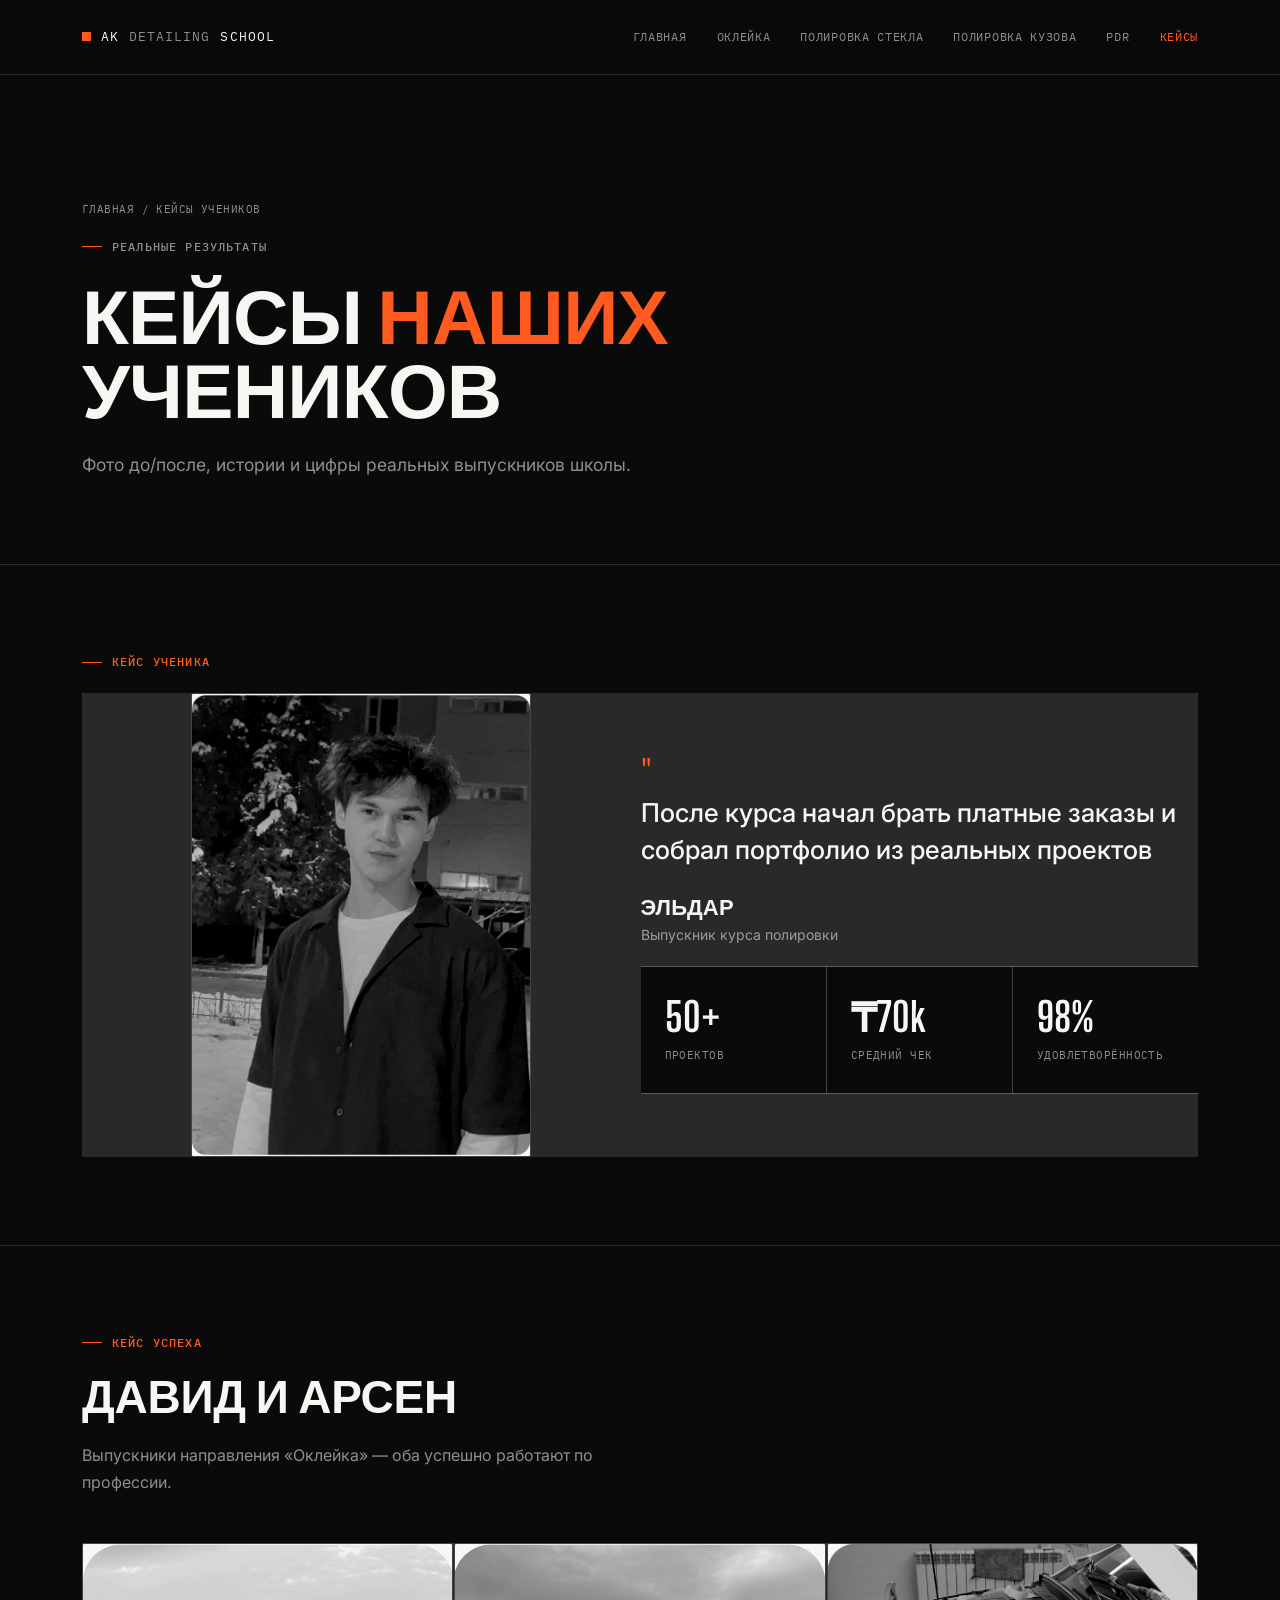
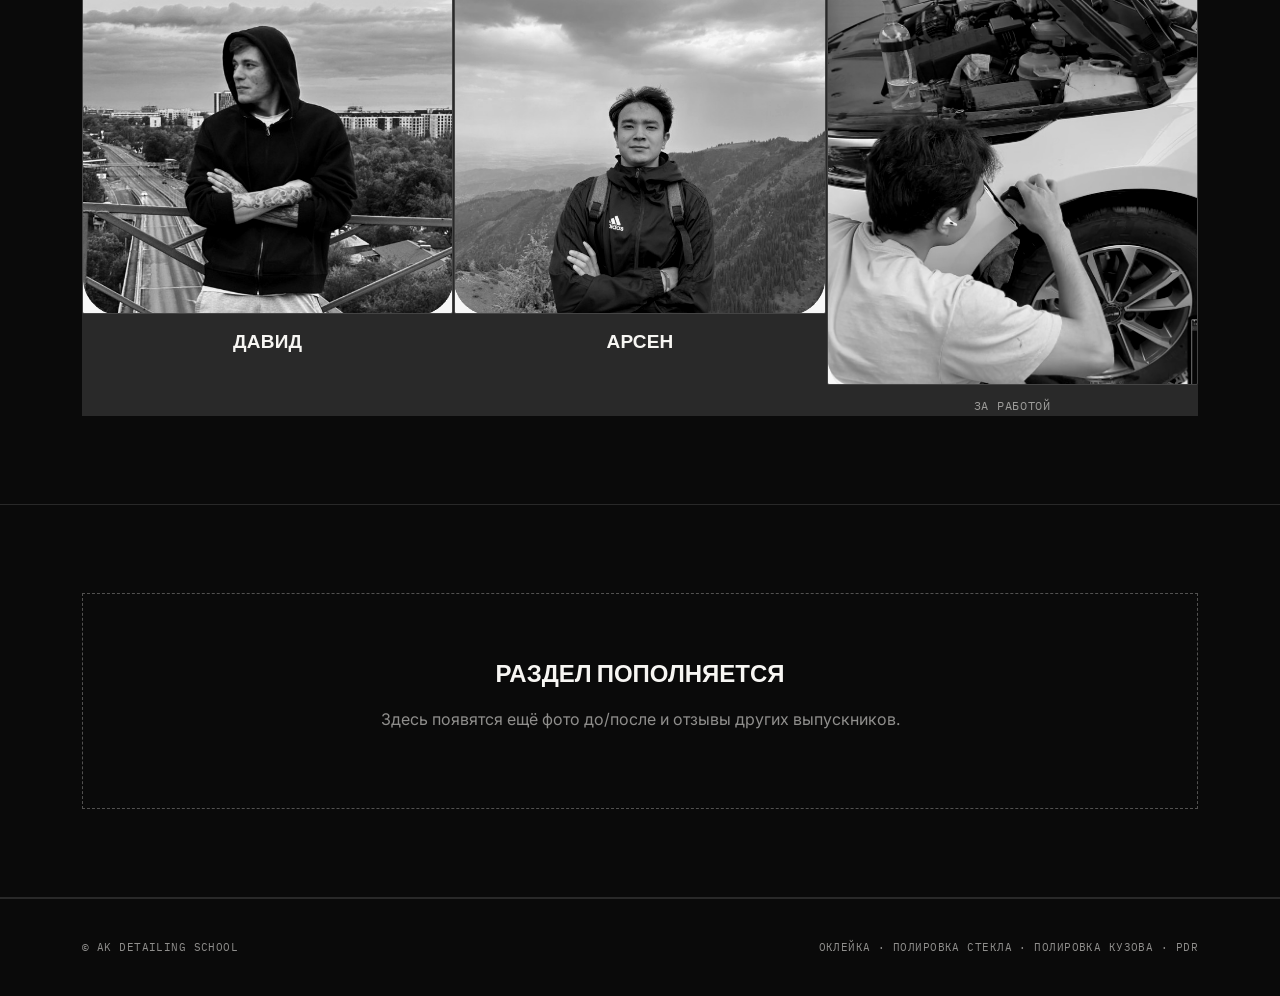
==== cases.html @ 94d70f8c "Add files via upload" ====
<!DOCTYPE html>
<html lang="ru">
<head>
<meta charset="UTF-8">
<meta name="viewport" content="width=device-width, initial-scale=1.0">
<title>Кейсы учеников | AK Detailing School</title>
<link rel="stylesheet" href="style.css">
</head>
<body>

<nav class="topnav">
  <div class="wrap">
    <a href="index.html" class="logo">AK <span>Detailing</span> School</a>
    <div class="navlinks">
      <a href="index.html">Главная</a>
      <a href="oklejka.html">Оклейка</a>
      <a href="polirovka-stekla.html">Полировка стекла</a>
      <a href="polirovka-kuzova.html">Полировка кузова</a>
      <a href="pdr.html">PDR</a>
      <a href="cases.html" class="active">Кейсы</a>
    </div>
  </div>
</nav>

<header class="hero">
  <div class="wrap">
    <div class="crumbs"><a href="index.html">Главная</a> / Кейсы учеников</div>
    <div class="eyebrow" style="margin-top:20px">Реальные результаты</div>
    <h1>Кейсы <em>наших</em> учеников</h1>
    <p class="lead">Фото до/после, истории и цифры реальных выпускников школы.</p>
  </div>
</header>

<section class="section">
  <div class="wrap">
    <div class="section-eyebrow">Кейс ученика</div>
    <div class="grid2" style="align-items:center;">
      <div>
        <img src="eldar.jpg" alt="Эльдар, выпускник курса полировки" style="width:100%; max-width:340px; border-radius:14px; border:1px solid var(--line); object-fit:cover;">
      </div>
      <div>
        <div style="font-size:40px; color:var(--accent); font-family:var(--serif); line-height:1;">"</div>
        <h2 style="margin-top:0; font-family:var(--sans); text-transform:none; font-weight:500; font-size:26px; line-height:1.4; letter-spacing:0;">После курса начал брать платные заказы и собрал портфолио из реальных проектов</h2>
        <div style="font-family:var(--display); font-weight:700; text-transform:uppercase; font-size:22px; margin-top:16px; letter-spacing:0.01em;">Эльдар</div>
        <div style="color:var(--text-dim); font-size:14px; margin-bottom:20px;">Выпускник курса полировки</div>
        <div class="statstrip" style="grid-template-columns: repeat(3,1fr);">
          <div class="stat"><div class="num">50+</div><div class="label">проектов</div></div>
          <div class="stat"><div class="num">₸70k</div><div class="label">средний чек</div></div>
          <div class="stat"><div class="num">98%</div><div class="label">удовлетворённость</div></div>
        </div>
      </div>
    </div>
  </div>
</section>

<section class="section">
  <div class="wrap">
    <div class="section-eyebrow">Кейс успеха</div>
    <h2>Давид и Арсен</h2>
    <p class="sub">Выпускники направления «Оклейка» — оба успешно работают по профессии.</p>
    <div class="grid3">
      <div style="text-align:center;">
        <img src="case1_david.jpg" alt="Давид, выпускник направления Оклейка" style="width:100%; border-radius:14px; border:1px solid var(--line); object-fit:cover; aspect-ratio:1;">
        <div style="margin-top:12px; font-family:var(--display); font-weight:700; text-transform:uppercase; font-size:19px; letter-spacing:0.01em;">Давид</div>
      </div>
      <div style="text-align:center;">
        <img src="case2_arsen.jpg" alt="Арсен, выпускник направления Оклейка" style="width:100%; border-radius:14px; border:1px solid var(--line); object-fit:cover; aspect-ratio:1;">
        <div style="margin-top:12px; font-family:var(--display); font-weight:700; text-transform:uppercase; font-size:19px; letter-spacing:0.01em;">Арсен</div>
      </div>
      <div style="text-align:center;">
        <img src="case3_work.jpg" alt="Арсен за работой над автомобилем" style="width:100%; border-radius:14px; border:1px solid var(--line); object-fit:cover; aspect-ratio:0.84;">
        <div style="margin-top:12px; font-family:var(--mono); font-size:12px; letter-spacing:0.06em; text-transform:uppercase; color:var(--white-dim);">За работой</div>
      </div>
    </div>
  </div>
</section>

<section class="section">
  <div class="wrap">
    <div class="coming-soon">
      <div class="big">Раздел пополняется</div>
      <p>Здесь появятся ещё фото до/после и отзывы других выпускников.</p>
    </div>
  </div>
</section>

<footer>
  <div class="wrap">
    <span>© AK Detailing School</span>
    <span>Оклейка · Полировка стекла · Полировка кузова · PDR</span>
  </div>
</footer>

</body>
</html>
---- style.css ----
@import url('https://fonts.googleapis.com/css2?family=Big+Shoulders+Display:wght@400;600;700;800;900&family=Inter:wght@400;500;600;700&family=IBM+Plex+Mono:wght@400;500&display=swap');

:root {
  --black: #0a0a0a;
  --black-2: #131313;
  --white: #f7f6f3;
  --white-dim: rgba(247,246,243,0.56);
  --line: rgba(247,246,243,0.13);
  --line-strong: rgba(247,246,243,0.30);
  --orange: #ff5a1f;
  --orange-dim: #7a2c0f;
  --display: "Big Shoulders Display", sans-serif;
  --sans: "Inter", -apple-system, "Helvetica Neue", Arial, sans-serif;
  --mono: "IBM Plex Mono", "SF Mono", monospace;
  /* aliases for inline styles from earlier version */
  --accent: var(--orange);
  --accent-dim: var(--orange-dim);
  --text: var(--white);
  --text-dim: var(--white-dim);
  --bg: var(--black);
  --bg-card: var(--black-2);
  --serif: var(--display);
}

* { box-sizing: border-box; }
html { scroll-behavior: smooth; }

body {
  margin: 0;
  background: var(--black);
  color: var(--white);
  font-family: var(--sans);
  font-weight: 400;
  line-height: 1.55;
  -webkit-font-smoothing: antialiased;
  -moz-osx-font-smoothing: grayscale;
}

a { color: inherit; text-decoration: none; }
img { filter: grayscale(1) contrast(1.08) brightness(0.97); border-radius: 2px !important; display: block; }

.wrap { max-width: 1180px; margin: 0 auto; padding: 0 32px; }

/* NAV */
nav.topnav {
  position: sticky;
  top: 0;
  z-index: 50;
  background: rgba(10,10,10,0.92);
  backdrop-filter: blur(10px);
  border-bottom: 1px solid var(--line);
}
nav.topnav .wrap { display: flex; align-items: center; justify-content: space-between; height: 74px; }
.logo { display: flex; align-items: center; gap: 10px; font-family: var(--mono); font-size: 13px; letter-spacing: 0.08em; text-transform: uppercase; }
.logo::before { content: ""; width: 9px; height: 9px; background: var(--orange); flex-shrink: 0; }
.logo span { color: var(--white-dim); }
.navlinks { display: flex; gap: 30px; font-family: var(--mono); font-size: 11.5px; letter-spacing: 0.06em; text-transform: uppercase; color: var(--white-dim); }
.navlinks a { transition: color .15s ease; }
.navlinks a:hover { color: var(--white); }
.navlinks a.active { color: var(--orange); }

/* EYEBROW / KICKER */
.eyebrow, .section-eyebrow {
  display: flex;
  align-items: center;
  gap: 10px;
  font-family: var(--mono);
  font-size: 11.5px;
  letter-spacing: 0.1em;
  text-transform: uppercase;
  color: var(--white-dim);
  margin-bottom: 22px;
  font-weight: 500;
}
.eyebrow::before, .section-eyebrow::before {
  content: "";
  width: 20px;
  height: 1px;
  background: var(--orange);
  flex-shrink: 0;
}
.section-eyebrow { color: var(--orange); }
.section-eyebrow::before { background: var(--orange); }

/* HERO */
.hero { position: relative; padding: 100px 0 84px; border-bottom: 1px solid var(--line); overflow: hidden; }
.hero-index {
  position: absolute;
  top: -40px;
  right: 32px;
  font-family: var(--display);
  font-weight: 800;
  font-size: 260px;
  line-height: 1;
  color: transparent;
  -webkit-text-stroke: 1px var(--line-strong);
  pointer-events: none;
  user-select: none;
  z-index: 0;
}
.hero .wrap { position: relative; z-index: 1; }
.hero h1 {
  font-family: var(--display);
  font-weight: 700;
  text-transform: uppercase;
  font-size: clamp(40px, 6vw, 78px);
  line-height: 0.96;
  letter-spacing: -0.01em;
  margin: 0 0 26px;
  max-width: 920px;
}
.hero h1 em { color: var(--orange); font-style: normal; }
.hero p.lead {
  font-size: 17.5px;
  font-weight: 400;
  color: var(--white-dim);
  max-width: 580px;
  margin: 0;
  line-height: 1.65;
}

/* SECTION */
.section { padding: 88px 0; border-bottom: 1px solid var(--line); }
.section h2 {
  font-family: var(--display);
  font-weight: 700;
  text-transform: uppercase;
  font-size: clamp(28px, 3.6vw, 46px);
  line-height: 1.02;
  letter-spacing: -0.005em;
  margin: 0 0 22px;
  max-width: 780px;
}
.section p.sub {
  color: var(--white-dim);
  font-size: 16px;
  line-height: 1.65;
  max-width: 600px;
  margin: 0 0 48px;
}

/* GRID */
.grid3 { display: grid; grid-template-columns: repeat(3, 1fr); gap: 1px; background: var(--line); }
.grid2 { display: grid; grid-template-columns: repeat(2, 1fr); gap: 1px; background: var(--line); }
@media (max-width: 860px) { .grid3, .grid2 { grid-template-columns: 1fr; } }

.card { background: var(--black); padding: 32px 28px; }
.card h3 { font-family: var(--sans); font-weight: 600; font-size: 16px; margin: 0 0 12px; letter-spacing: -0.003em; }
.card p { color: var(--white-dim); font-size: 14px; line-height: 1.65; margin: 0; }
.card ul { margin: 12px 0 0; padding-left: 16px; color: var(--white-dim); font-size: 13.5px; line-height: 1.65; }
.card ul li { margin-bottom: 7px; }

.direction-card {
  background: var(--black);
  padding: 36px 32px;
  transition: background .2s ease;
  display: flex;
  flex-direction: column;
  height: 100%;
  position: relative;
}
.direction-card:hover { background: var(--black-2); }
.direction-card .num { font-family: var(--mono); color: var(--orange); font-size: 12px; letter-spacing: 0.08em; margin-bottom: 18px; }
.direction-card h3 { font-family: var(--display); font-weight: 700; text-transform: uppercase; font-size: 26px; line-height: 1.05; margin: 0 0 14px; }
.direction-card p { color: var(--white-dim); font-size: 14px; line-height: 1.65; flex-grow: 1; }
.direction-card .price { font-size: 13px; color: var(--white-dim); border-top: 1px solid var(--line); padding-top: 18px; margin-top: 18px; font-family: var(--mono); }
.direction-card .price b { color: var(--white); font-weight: 500; font-family: var(--sans); font-size: 14.5px; }
.direction-card .go { margin-top: 18px; color: var(--white-dim); font-size: 12px; font-family: var(--mono); text-transform: uppercase; letter-spacing: 0.06em; transition: color .15s ease; }
.direction-card:hover .go { color: var(--orange); }

/* STAT STRIP */
.statstrip { display: grid; grid-template-columns: repeat(4, 1fr); gap: 1px; background: var(--line); border-top: 1px solid var(--line); border-bottom: 1px solid var(--line); }
@media (max-width: 760px) { .statstrip { grid-template-columns: repeat(2, 1fr) !important; } }
.stat { background: var(--black); padding: 30px 24px; }
.stat .num { font-family: var(--display); font-weight: 700; font-size: 40px; line-height: 1; color: var(--white); }
.stat .label { font-family: var(--mono); font-size: 11px; text-transform: uppercase; letter-spacing: 0.04em; color: var(--white-dim); margin-top: 10px; line-height: 1.5; }

/* VIDEO */
.video-frame { position: relative; overflow: hidden; border: 1px solid var(--line); aspect-ratio: 16/9; background: #000; border-radius: 2px; }
.video-frame iframe { width: 100%; height: 100%; border: 0; display: block; filter: none; }

/* TIMELINE */
.timeline { display: flex; flex-direction: column; }
.tl-row { display: grid; grid-template-columns: 120px 1fr 190px; gap: 28px; padding: 26px 0; border-top: 1px solid var(--line); align-items: baseline; }
.tl-row:last-child { border-bottom: 1px solid var(--line); }
@media (max-width: 760px) { .tl-row { grid-template-columns: 1fr; gap: 8px; } }
.tl-period { font-family: var(--mono); font-size: 11.5px; text-transform: uppercase; letter-spacing: 0.05em; color: var(--orange); }
.tl-title { font-family: var(--display); font-weight: 700; text-transform: uppercase; font-size: 20px; letter-spacing: 0.01em; }
.tl-body { font-size: 13px; color: var(--white-dim); line-height: 1.6; }
.tl-income { font-family: var(--mono); font-size: 13px; text-align: right; color: var(--white); }
.tl-income small { display: block; color: var(--white-dim); font-size: 11px; margin-top: 3px; }
@media (max-width: 760px) { .tl-income { text-align: left; } }

/* PRICE CARD */
.pricecard { background: var(--black-2); border: 1px solid var(--line); padding: 36px 32px; }
.pricecard .amount { font-family: var(--display); font-weight: 700; font-size: 42px; color: var(--orange); margin: 18px 0 4px; line-height: 1; }
.pricecard .amount small { font-size: 13px; color: var(--white-dim); font-family: var(--mono); text-transform: none; }
.pricecard ul { list-style: none; padding: 0; margin: 22px 0 0; }
.pricecard ul li { padding: 11px 0; border-top: 1px solid var(--line); font-size: 13.5px; color: var(--white-dim); }

/* TAGS */
.tagcloud { display: flex; flex-wrap: wrap; gap: 1px; background: var(--line); border: 1px solid var(--line); }
.tag { background: var(--black); padding: 9px 16px; font-family: var(--mono); font-size: 12px; color: var(--white-dim); }

/* CASES PLACEHOLDER */
.coming-soon { border: 1px dashed var(--line-strong); padding: 60px 32px; text-align: center; color: var(--white-dim); }
.coming-soon .big { font-family: var(--display); font-weight: 700; text-transform: uppercase; font-size: 24px; color: var(--white); margin-bottom: 10px; }

/* FOOTER */
footer { padding: 40px 0; border-top: 1px solid var(--line); }
footer .wrap { display: flex; justify-content: space-between; color: var(--white-dim); font-size: 11px; flex-wrap: wrap; gap: 10px; font-family: var(--mono); text-transform: uppercase; letter-spacing: 0.04em; }

.crumbs { font-family: var(--mono); font-size: 11px; text-transform: uppercase; letter-spacing: 0.04em; color: var(--white-dim); padding: 26px 0 0; position: relative; z-index: 1; }
.crumbs a:hover { color: var(--orange); }

/* Center images that carry an inline max-width (portrait photos) */
img[style*="max-width"] { margin-left: auto; margin-right: auto; }

/* ============ MOBILE ============ */
@media (max-width: 760px) {
  .wrap { padding: 0 20px; }

  nav.topnav .wrap { height: 60px; }
  .logo { font-size: 11px; gap: 8px; }
  .logo::before { width: 7px; height: 7px; }
  .navlinks {
    gap: 18px;
    font-size: 10.5px;
    overflow-x: auto;
    -webkit-overflow-scrolling: touch;
    scrollbar-width: none;
    max-width: 58vw;
    padding: 2px 0;
  }
  .navlinks::-webkit-scrollbar { display: none; }

  .hero { padding: 52px 0 44px; }
  .hero h1 { font-size: clamp(32px, 9vw, 44px); line-height: 1.02; }
  .hero p.lead { font-size: 16px; }
  .hero-index {
    font-size: 130px;
    top: -6px;
    right: 8px;
    opacity: 0.55;
  }

  .section { padding: 52px 0; }
  .section h2 { font-size: clamp(24px, 7.5vw, 32px); }
  .section p.sub { font-size: 15px; margin-bottom: 32px; }

  .card, .direction-card, .pricecard { padding: 24px 20px; }
  .direction-card h3 { font-size: 22px; }

  .tl-row { padding: 20px 0; }
  .tl-title { font-size: 18px; }

  footer .wrap { flex-direction: column; align-items: flex-start; gap: 6px; }
}

@media (max-width: 420px) {
  .hero-index { display: none; }
  .wrap { padding: 0 16px; }
}
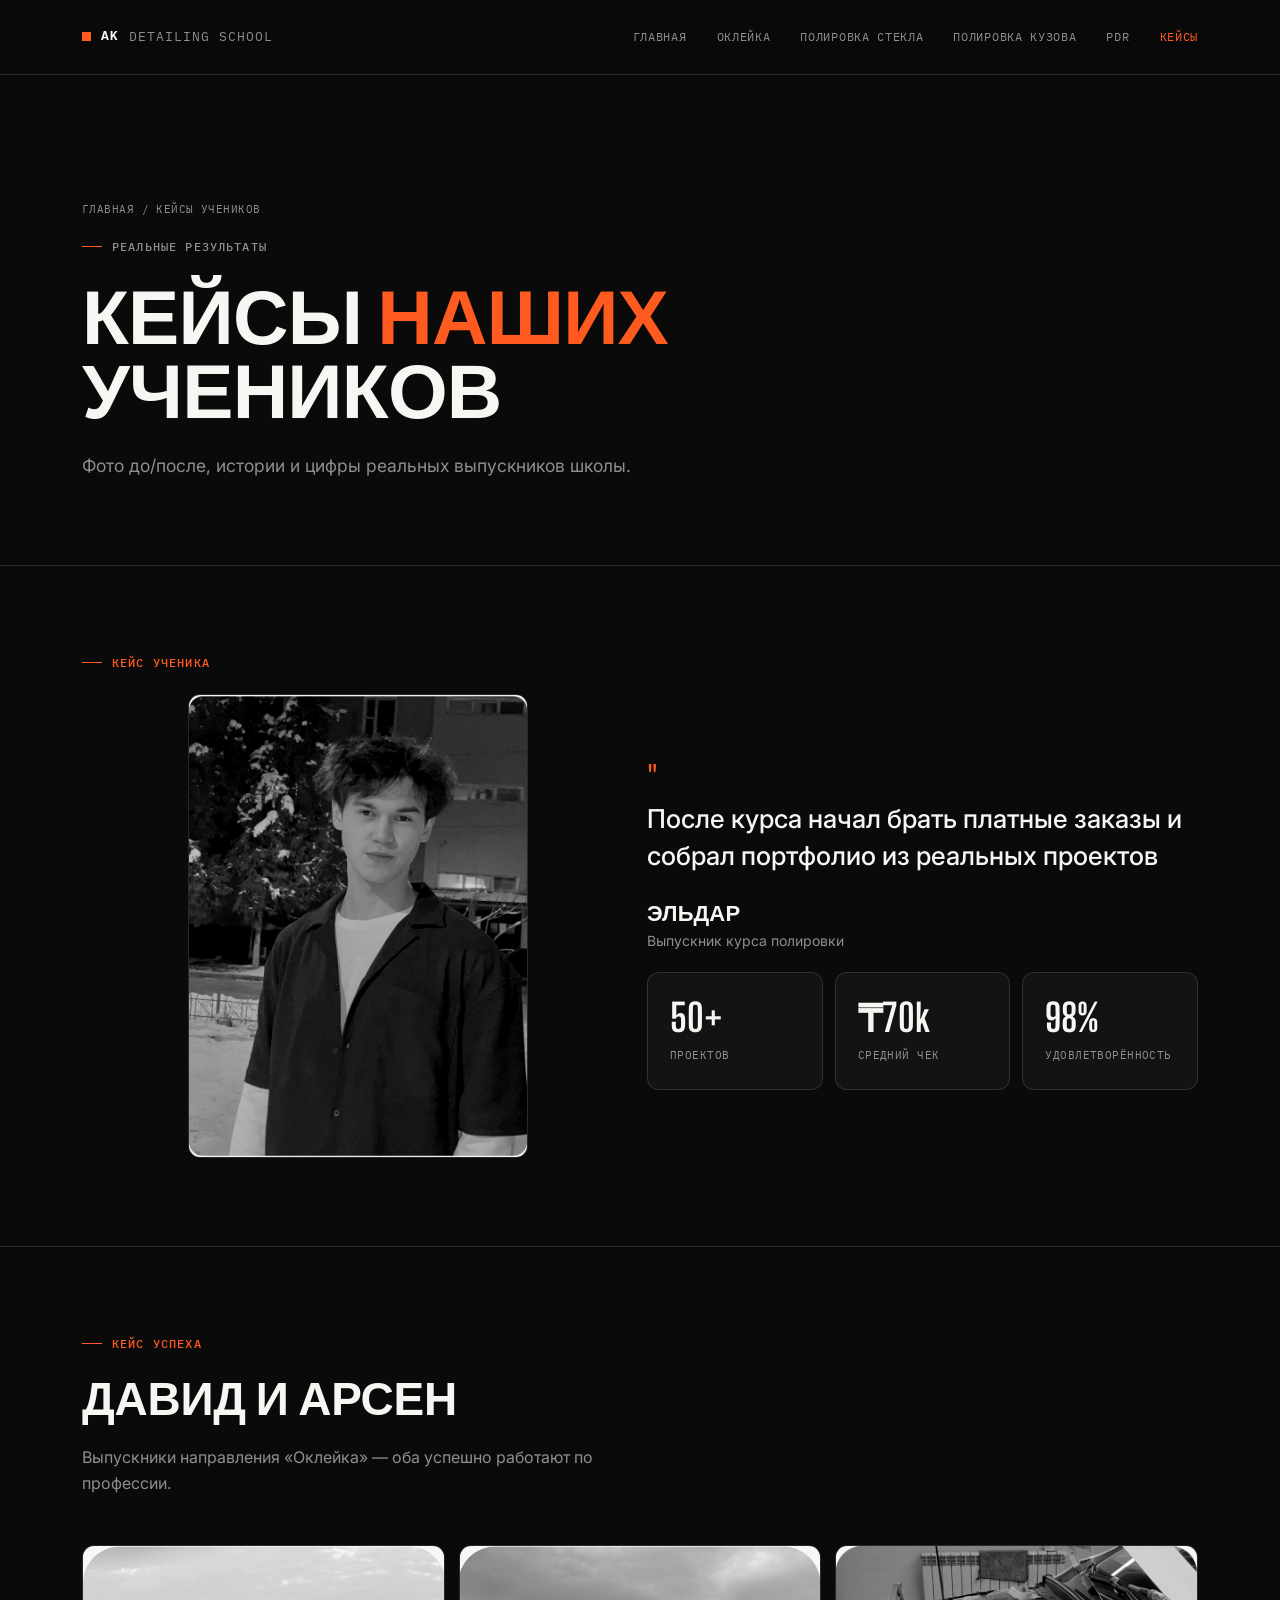
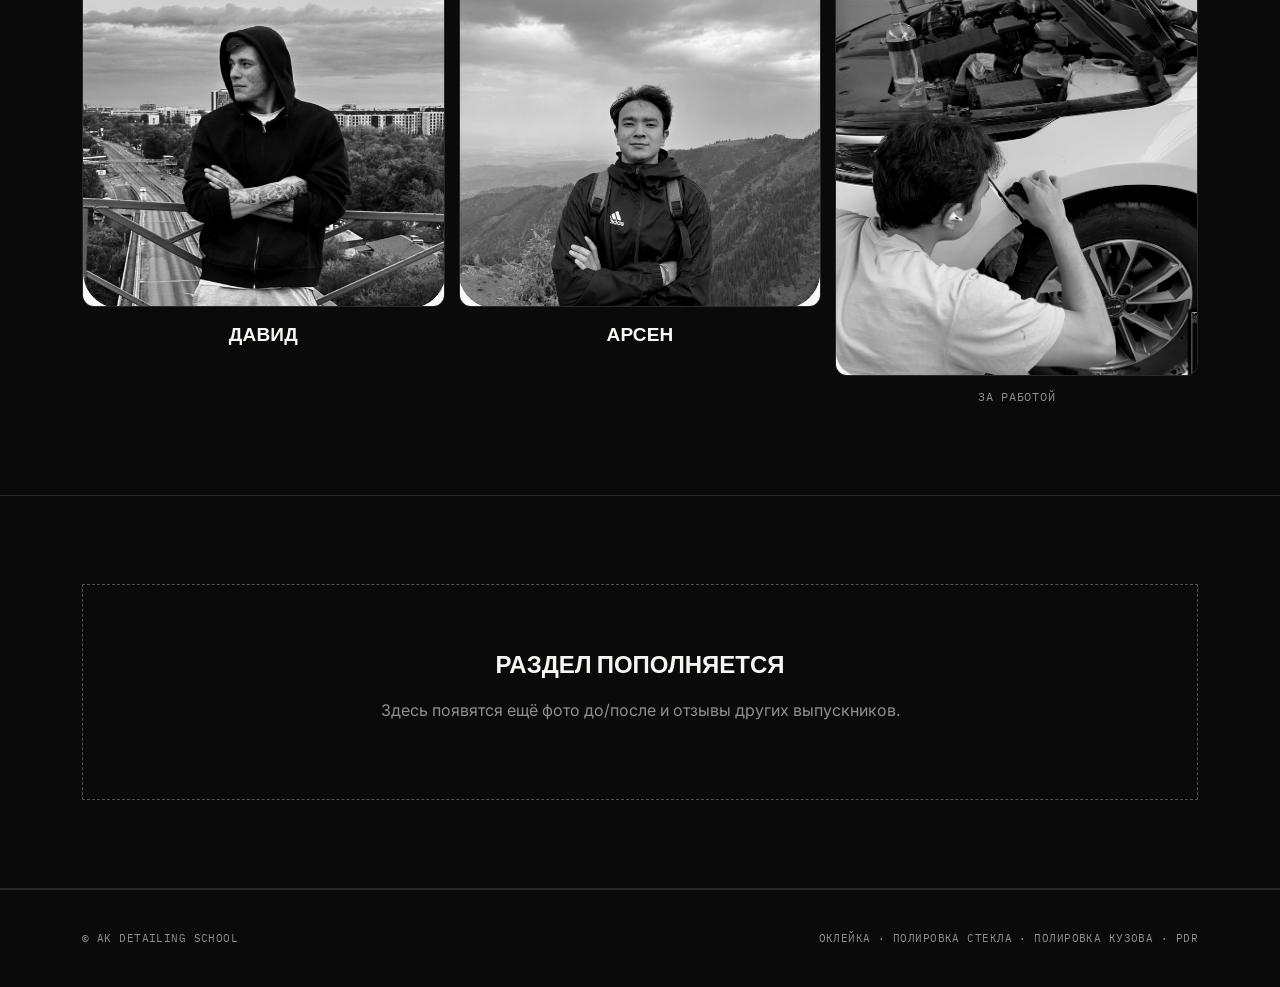
==== commit 2fa17ec1: "Add files via upload" ====
--- a/cases.html
+++ b/cases.html
@@ -10,7 +10,9 @@
 
 <nav class="topnav">
   <div class="wrap">
-    <a href="index.html" class="logo">AK <span>Detailing</span> School</a>
+    <a href="index.html" class="logo"><span class="logo-mark">AK</span><span class="logo-full"> Detailing School</span></a>
+    <input type="checkbox" id="navToggle" class="nav-toggle">
+    <label for="navToggle" class="nav-burger" aria-label="Меню"><span></span><span></span><span></span></label>
     <div class="navlinks">
       <a href="index.html">Главная</a>
       <a href="oklejka.html">Оклейка</a>
--- a/style.css
+++ b/style.css
@@ -37,9 +37,32 @@
 }
 
 a { color: inherit; text-decoration: none; }
-img { filter: grayscale(1) contrast(1.08) brightness(0.97); border-radius: 2px !important; display: block; }
+img { filter: grayscale(1) contrast(1.08) brightness(0.97); border-radius: 12px !important; display: block; }
 
 .wrap { max-width: 1180px; margin: 0 auto; padding: 0 32px; }
+
+/* BUTTONS */
+.btn {
+  display: inline-flex;
+  align-items: center;
+  gap: 8px;
+  font-family: var(--mono);
+  font-size: 12.5px;
+  font-weight: 500;
+  text-transform: uppercase;
+  letter-spacing: 0.05em;
+  padding: 15px 26px;
+  border-radius: 999px;
+  transition: transform .15s ease, background .15s ease, border-color .15s ease;
+  cursor: pointer;
+  border: 1px solid transparent;
+}
+.btn:hover { transform: translateY(-1px); }
+.btn-primary { background: var(--orange); color: #100600; }
+.btn-primary:hover { background: #ff6c38; }
+.btn-secondary { background: transparent; border-color: var(--line-strong); color: var(--white); }
+.btn-secondary:hover { border-color: var(--orange); color: var(--orange); }
+.btn-row { display: flex; flex-wrap: wrap; gap: 14px; margin-top: 34px; }
 
 /* NAV */
 nav.topnav {
@@ -53,16 +76,37 @@
 nav.topnav .wrap { display: flex; align-items: center; justify-content: space-between; height: 74px; }
 .logo { display: flex; align-items: center; gap: 10px; font-family: var(--mono); font-size: 13px; letter-spacing: 0.08em; text-transform: uppercase; }
 .logo::before { content: ""; width: 9px; height: 9px; background: var(--orange); flex-shrink: 0; }
-.logo span { color: var(--white-dim); }
+.logo-mark { color: var(--white); font-weight: 700; }
+.logo-full { color: var(--white-dim); }
 .navlinks { display: flex; gap: 30px; font-family: var(--mono); font-size: 11.5px; letter-spacing: 0.06em; text-transform: uppercase; color: var(--white-dim); }
 .navlinks a { transition: color .15s ease; }
 .navlinks a:hover { color: var(--white); }
 .navlinks a.active { color: var(--orange); }
 
+/* MOBILE MENU (hamburger, checkbox-driven, no JS needed) */
+.nav-toggle { display: none; }
+.nav-burger {
+  display: none;
+  flex-direction: column;
+  justify-content: center;
+  gap: 5px;
+  width: 26px;
+  height: 20px;
+  cursor: pointer;
+  flex-shrink: 0;
+}
+.nav-burger span {
+  display: block;
+  width: 100%;
+  height: 2px;
+  background: var(--white);
+  transition: transform .2s ease, opacity .2s ease;
+}
+
 /* EYEBROW / KICKER */
 .eyebrow, .section-eyebrow {
   display: flex;
-  align-items: center;
+  align-items: flex-start;
   gap: 10px;
   font-family: var(--mono);
   font-size: 11.5px;
@@ -71,6 +115,7 @@
   color: var(--white-dim);
   margin-bottom: 22px;
   font-weight: 500;
+  line-height: 1.6;
 }
 .eyebrow::before, .section-eyebrow::before {
   content: "";
@@ -78,9 +123,10 @@
   height: 1px;
   background: var(--orange);
   flex-shrink: 0;
-}
-.section-eyebrow { color: var(--orange); }
-.section-eyebrow::before { background: var(--orange); }
+  margin-top: 8px;
+}
+.section-eyebrow { color: var(--orange); align-items: center; }
+.section-eyebrow::before { background: var(--orange); margin-top: 0; }
 
 /* HERO */
 .hero { position: relative; padding: 100px 0 84px; border-bottom: 1px solid var(--line); overflow: hidden; }
@@ -90,13 +136,14 @@
   right: 32px;
   font-family: var(--display);
   font-weight: 800;
-  font-size: 260px;
+  font-size: 220px;
   line-height: 1;
   color: transparent;
-  -webkit-text-stroke: 1px var(--line-strong);
+  -webkit-text-stroke: 1px rgba(247,246,243,0.14);
   pointer-events: none;
   user-select: none;
   z-index: 0;
+  opacity: 0.6;
 }
 .hero .wrap { position: relative; z-index: 1; }
 .hero h1 {
@@ -140,26 +187,29 @@
 }
 
 /* GRID */
-.grid3 { display: grid; grid-template-columns: repeat(3, 1fr); gap: 1px; background: var(--line); }
-.grid2 { display: grid; grid-template-columns: repeat(2, 1fr); gap: 1px; background: var(--line); }
+.grid3 { display: grid; grid-template-columns: repeat(3, 1fr); gap: 14px; }
+.grid2 { display: grid; grid-template-columns: repeat(2, 1fr); gap: 14px; }
 @media (max-width: 860px) { .grid3, .grid2 { grid-template-columns: 1fr; } }
 
-.card { background: var(--black); padding: 32px 28px; }
+.card { background: var(--black-2); padding: 30px 26px; border: 1px solid var(--line); border-radius: 14px; transition: border-color .2s ease, transform .2s ease; }
+.card:hover { border-color: var(--line-strong); transform: translateY(-2px); }
 .card h3 { font-family: var(--sans); font-weight: 600; font-size: 16px; margin: 0 0 12px; letter-spacing: -0.003em; }
 .card p { color: var(--white-dim); font-size: 14px; line-height: 1.65; margin: 0; }
 .card ul { margin: 12px 0 0; padding-left: 16px; color: var(--white-dim); font-size: 13.5px; line-height: 1.65; }
 .card ul li { margin-bottom: 7px; }
 
 .direction-card {
-  background: var(--black);
-  padding: 36px 32px;
-  transition: background .2s ease;
+  background: var(--black-2);
+  border: 1px solid var(--line);
+  border-radius: 16px;
+  padding: 34px 30px;
+  transition: border-color .2s ease, transform .2s ease;
   display: flex;
   flex-direction: column;
   height: 100%;
   position: relative;
 }
-.direction-card:hover { background: var(--black-2); }
+.direction-card:hover { border-color: var(--orange); transform: translateY(-3px); }
 .direction-card .num { font-family: var(--mono); color: var(--orange); font-size: 12px; letter-spacing: 0.08em; margin-bottom: 18px; }
 .direction-card h3 { font-family: var(--display); font-weight: 700; text-transform: uppercase; font-size: 26px; line-height: 1.05; margin: 0 0 14px; }
 .direction-card p { color: var(--white-dim); font-size: 14px; line-height: 1.65; flex-grow: 1; }
@@ -169,14 +219,14 @@
 .direction-card:hover .go { color: var(--orange); }
 
 /* STAT STRIP */
-.statstrip { display: grid; grid-template-columns: repeat(4, 1fr); gap: 1px; background: var(--line); border-top: 1px solid var(--line); border-bottom: 1px solid var(--line); }
+.statstrip { display: grid; grid-template-columns: repeat(4, 1fr); gap: 12px; }
 @media (max-width: 760px) { .statstrip { grid-template-columns: repeat(2, 1fr) !important; } }
-.stat { background: var(--black); padding: 30px 24px; }
-.stat .num { font-family: var(--display); font-weight: 700; font-size: 40px; line-height: 1; color: var(--white); }
+.stat { background: var(--black-2); border: 1px solid var(--line); border-radius: 12px; padding: 26px 22px; }
+.stat .num { font-family: var(--display); font-weight: 700; font-size: 38px; line-height: 1; color: var(--white); }
 .stat .label { font-family: var(--mono); font-size: 11px; text-transform: uppercase; letter-spacing: 0.04em; color: var(--white-dim); margin-top: 10px; line-height: 1.5; }
 
 /* VIDEO */
-.video-frame { position: relative; overflow: hidden; border: 1px solid var(--line); aspect-ratio: 16/9; background: #000; border-radius: 2px; }
+.video-frame { position: relative; overflow: hidden; border: 1px solid var(--line); aspect-ratio: 16/9; background: #000; border-radius: 14px; }
 .video-frame iframe { width: 100%; height: 100%; border: 0; display: block; filter: none; }
 
 /* TIMELINE */
@@ -192,15 +242,16 @@
 @media (max-width: 760px) { .tl-income { text-align: left; } }
 
 /* PRICE CARD */
-.pricecard { background: var(--black-2); border: 1px solid var(--line); padding: 36px 32px; }
+.pricecard { background: var(--black-2); border: 1px solid var(--line); border-radius: 16px; padding: 34px 30px; transition: border-color .2s ease; }
+.pricecard:hover { border-color: var(--line-strong); }
 .pricecard .amount { font-family: var(--display); font-weight: 700; font-size: 42px; color: var(--orange); margin: 18px 0 4px; line-height: 1; }
 .pricecard .amount small { font-size: 13px; color: var(--white-dim); font-family: var(--mono); text-transform: none; }
 .pricecard ul { list-style: none; padding: 0; margin: 22px 0 0; }
 .pricecard ul li { padding: 11px 0; border-top: 1px solid var(--line); font-size: 13.5px; color: var(--white-dim); }
 
 /* TAGS */
-.tagcloud { display: flex; flex-wrap: wrap; gap: 1px; background: var(--line); border: 1px solid var(--line); }
-.tag { background: var(--black); padding: 9px 16px; font-family: var(--mono); font-size: 12px; color: var(--white-dim); }
+.tagcloud { display: flex; flex-wrap: wrap; gap: 8px; }
+.tag { background: var(--black-2); border: 1px solid var(--line); border-radius: 999px; padding: 8px 16px; font-family: var(--mono); font-size: 12px; color: var(--white-dim); }
 
 /* CASES PLACEHOLDER */
 .coming-soon { border: 1px dashed var(--line-strong); padding: 60px 32px; text-align: center; color: var(--white-dim); }
@@ -223,26 +274,48 @@
   nav.topnav .wrap { height: 60px; }
   .logo { font-size: 11px; gap: 8px; }
   .logo::before { width: 7px; height: 7px; }
+  .logo-full { display: none; }
+
+  .hero-index { font-size: 130px; top: -4px; right: 4px; opacity: 0.35; }
+
+  .nav-burger { display: flex; }
+
   .navlinks {
-    gap: 18px;
-    font-size: 10.5px;
-    overflow-x: auto;
-    -webkit-overflow-scrolling: touch;
-    scrollbar-width: none;
-    max-width: 58vw;
-    padding: 2px 0;
+    position: fixed;
+    top: 60px;
+    left: 0;
+    right: 0;
+    z-index: 55;
+    flex-direction: column;
+    align-items: stretch;
+    gap: 0;
+    max-width: none;
+    background: rgba(10,10,10,0.98);
+    backdrop-filter: blur(10px);
+    border-bottom: 1px solid var(--line);
+    max-height: 0;
+    opacity: 0;
+    overflow: hidden;
+    pointer-events: none;
+    transition: max-height .25s ease, opacity .2s ease;
   }
-  .navlinks::-webkit-scrollbar { display: none; }
+  .navlinks a {
+    padding: 16px 20px;
+    border-top: 1px solid var(--line);
+    font-size: 12.5px;
+  }
+  .nav-toggle:checked ~ .navlinks {
+    max-height: 420px;
+    opacity: 1;
+    pointer-events: auto;
+  }
+  .nav-toggle:checked ~ .nav-burger span:nth-child(1) { transform: translateY(7px) rotate(45deg); }
+  .nav-toggle:checked ~ .nav-burger span:nth-child(2) { opacity: 0; }
+  .nav-toggle:checked ~ .nav-burger span:nth-child(3) { transform: translateY(-7px) rotate(-45deg); }
 
   .hero { padding: 52px 0 44px; }
   .hero h1 { font-size: clamp(32px, 9vw, 44px); line-height: 1.02; }
   .hero p.lead { font-size: 16px; }
-  .hero-index {
-    font-size: 130px;
-    top: -6px;
-    right: 8px;
-    opacity: 0.55;
-  }
 
   .section { padding: 52px 0; }
   .section h2 { font-size: clamp(24px, 7.5vw, 32px); }
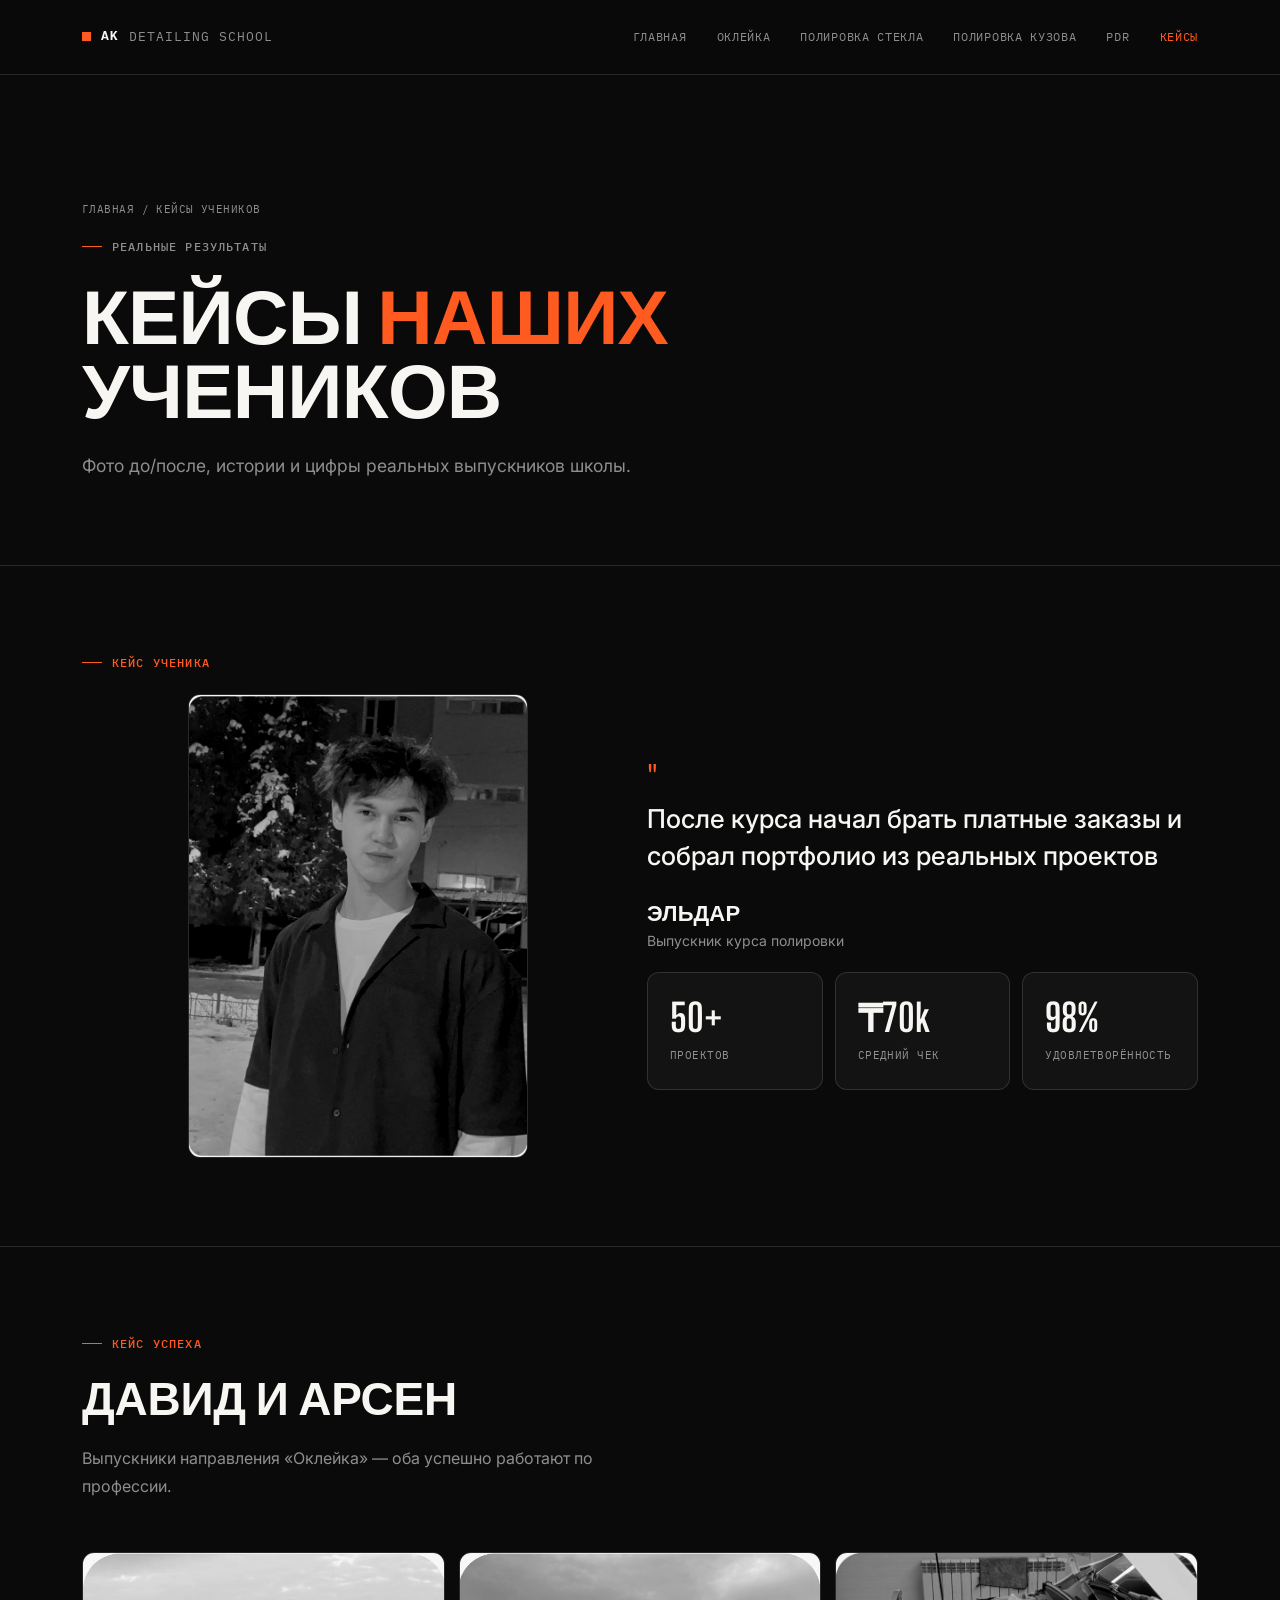
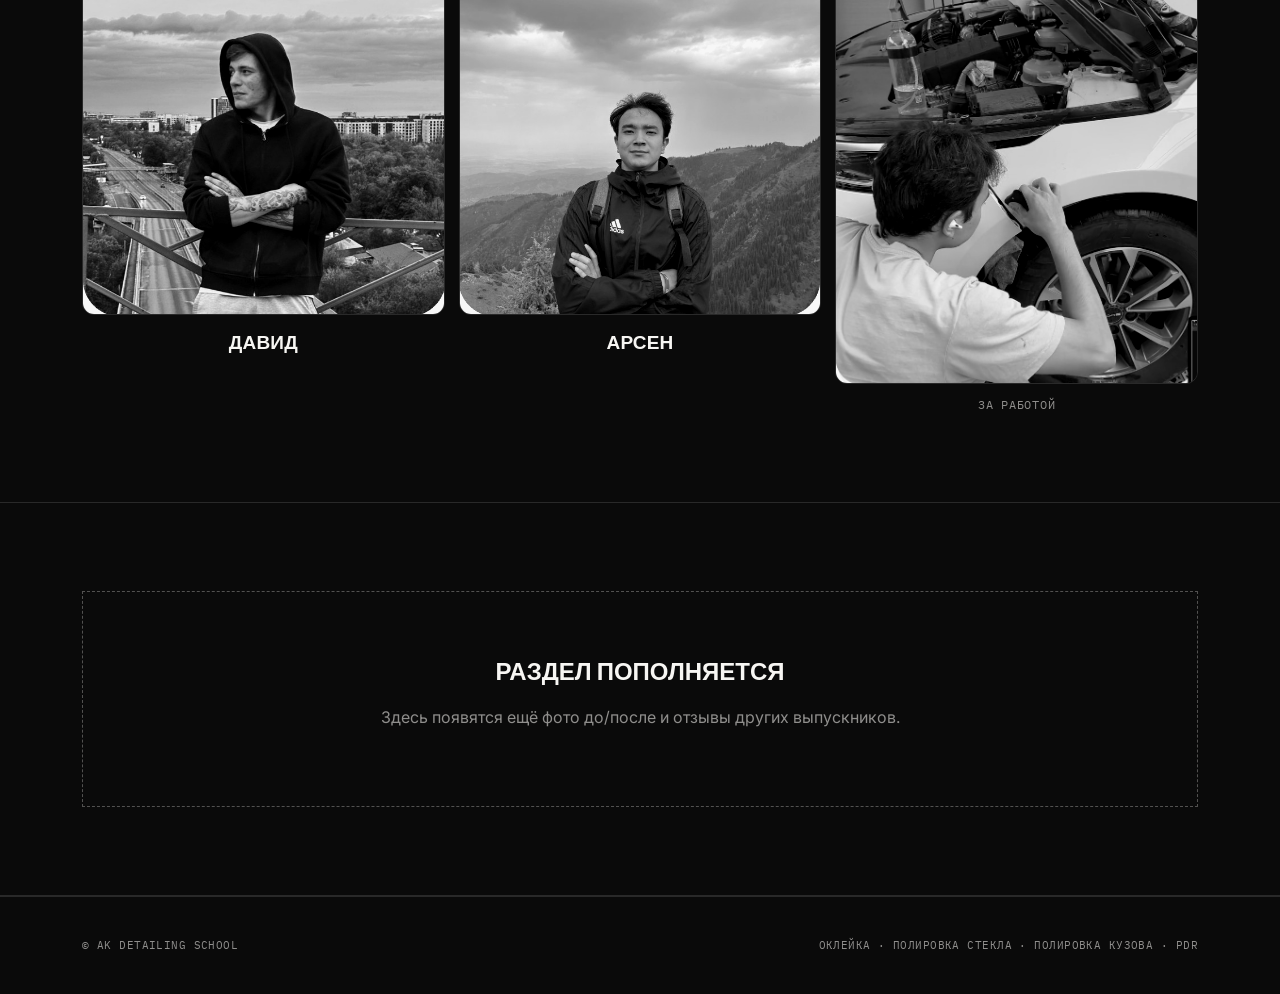
==== commit 260c870e: "Add files via upload" ====
--- a/cases.html
+++ b/cases.html
@@ -12,7 +12,7 @@
   <div class="wrap">
     <a href="index.html" class="logo"><span class="logo-mark">AK</span><span class="logo-full"> Detailing School</span></a>
     <input type="checkbox" id="navToggle" class="nav-toggle">
-    <label for="navToggle" class="nav-burger" aria-label="Меню"><span></span><span></span><span></span></label>
+    <label for="navToggle" class="nav-burger" aria-label="Меню"><span class="nav-burger-text">Меню</span><span class="nav-burger-icon"><i></i><i></i><i></i></span></label>
     <div class="navlinks">
       <a href="index.html">Главная</a>
       <a href="oklejka.html">Оклейка</a>
--- a/style.css
+++ b/style.css
@@ -87,18 +87,31 @@
 .nav-toggle { display: none; }
 .nav-burger {
   display: none;
+  align-items: center;
+  gap: 9px;
+  cursor: pointer;
+  flex-shrink: 0;
+}
+.nav-burger-text {
+  font-family: var(--mono);
+  font-size: 11px;
+  text-transform: uppercase;
+  letter-spacing: 0.06em;
+  color: var(--white-dim);
+}
+.nav-burger-icon {
+  display: flex;
   flex-direction: column;
   justify-content: center;
   gap: 5px;
-  width: 26px;
-  height: 20px;
-  cursor: pointer;
-  flex-shrink: 0;
-}
-.nav-burger span {
+  width: 24px;
+  height: 18px;
+}
+.nav-burger-icon i {
   display: block;
   width: 100%;
   height: 2px;
+  border-radius: 1px;
   background: var(--white);
   transition: transform .2s ease, opacity .2s ease;
 }
@@ -130,6 +143,7 @@
 
 /* HERO */
 .hero { position: relative; padding: 100px 0 84px; border-bottom: 1px solid var(--line); overflow: hidden; }
+
 .hero-index {
   position: absolute;
   top: -40px;
@@ -145,6 +159,72 @@
   z-index: 0;
   opacity: 0.6;
 }
+
+.hero-logo {
+  position: relative;
+  width: 150px;
+  margin: 0 auto 30px;
+  display: flex;
+  flex-direction: column;
+  align-items: center;
+}
+.hero-logo::before {
+  content: "";
+  position: absolute;
+  inset: -30px -30px auto -30px;
+  height: 120px;
+  background: radial-gradient(circle, rgba(255,90,31,0.38), transparent 68%);
+  filter: blur(18px);
+  z-index: 0;
+  animation: logoGlow 3.6s ease-in-out infinite 1.75s;
+}
+.logo-car-layer {
+  position: relative;
+  z-index: 2;
+  width: 100%;
+  height: auto;
+  filter: none !important;
+  transform: translateX(260%) rotate(-6deg);
+  animation: carParkIn 1.05s cubic-bezier(.22,.61,.36,1) .7s forwards;
+}
+.logo-text-layer {
+  position: relative;
+  z-index: 1;
+  margin-top: -10px;
+  font-family: var(--display);
+  font-weight: 800;
+  font-style: italic;
+  text-transform: uppercase;
+  font-size: 20px;
+  line-height: 1.05;
+  letter-spacing: 0.01em;
+  text-align: center;
+  color: var(--white);
+  opacity: 0;
+  transform: scale(0);
+  transform-origin: center center;
+  animation: textGrow .6s cubic-bezier(.34,1.56,.64,1) .1s forwards;
+}
+@keyframes textGrow {
+  0%   { opacity: 0; transform: scale(0); }
+  55%  { opacity: 1; transform: scale(1.08); }
+  100% { opacity: 1; transform: scale(1); }
+}
+@keyframes carParkIn {
+  0%   { transform: translateX(260%) rotate(-6deg); }
+  65%  { transform: translateX(-4%) rotate(2deg); }
+  82%  { transform: translateX(2%) rotate(-1deg); }
+  100% { transform: translateX(0) rotate(0deg); }
+}
+@keyframes logoFloat {
+  0%, 100% { transform: translateY(0); }
+  50% { transform: translateY(-6px); }
+}
+@keyframes logoGlow {
+  0%, 100% { opacity: 0.45; transform: scale(1); }
+  50% { opacity: 0.85; transform: scale(1.18); }
+}
+.hero-logo { animation: logoFloat 4.2s ease-in-out infinite 1.75s; }
 .hero .wrap { position: relative; z-index: 1; }
 .hero h1 {
   font-family: var(--display);
@@ -181,9 +261,9 @@
 .section p.sub {
   color: var(--white-dim);
   font-size: 16px;
-  line-height: 1.65;
+  line-height: 1.75;
   max-width: 600px;
-  margin: 0 0 48px;
+  margin: 0 0 52px;
 }
 
 /* GRID */
@@ -191,12 +271,13 @@
 .grid2 { display: grid; grid-template-columns: repeat(2, 1fr); gap: 14px; }
 @media (max-width: 860px) { .grid3, .grid2 { grid-template-columns: 1fr; } }
 
-.card { background: var(--black-2); padding: 30px 26px; border: 1px solid var(--line); border-radius: 14px; transition: border-color .2s ease, transform .2s ease; }
+.card { background: var(--black-2); padding: 32px 28px; border: 1px solid var(--line); border-radius: 14px; transition: border-color .2s ease, transform .2s ease; }
 .card:hover { border-color: var(--line-strong); transform: translateY(-2px); }
-.card h3 { font-family: var(--sans); font-weight: 600; font-size: 16px; margin: 0 0 12px; letter-spacing: -0.003em; }
-.card p { color: var(--white-dim); font-size: 14px; line-height: 1.65; margin: 0; }
-.card ul { margin: 12px 0 0; padding-left: 16px; color: var(--white-dim); font-size: 13.5px; line-height: 1.65; }
-.card ul li { margin-bottom: 7px; }
+.card h3 { font-family: var(--sans); font-weight: 600; font-size: 16px; margin: 0 0 14px; letter-spacing: -0.003em; position: relative; padding-left: 16px; }
+.card h3::before { content: ""; position: absolute; left: 0; top: 4px; width: 6px; height: 6px; border-radius: 50%; background: var(--orange); }
+.card p { color: var(--white-dim); font-size: 14px; line-height: 1.75; margin: 0; }
+.card ul { margin: 14px 0 0; padding-left: 16px; color: var(--white-dim); font-size: 13.5px; line-height: 1.75; }
+.card ul li { margin-bottom: 9px; }
 
 .direction-card {
   background: var(--black-2);
@@ -210,13 +291,33 @@
   position: relative;
 }
 .direction-card:hover { border-color: var(--orange); transform: translateY(-3px); }
-.direction-card .num { font-family: var(--mono); color: var(--orange); font-size: 12px; letter-spacing: 0.08em; margin-bottom: 18px; }
-.direction-card h3 { font-family: var(--display); font-weight: 700; text-transform: uppercase; font-size: 26px; line-height: 1.05; margin: 0 0 14px; }
-.direction-card p { color: var(--white-dim); font-size: 14px; line-height: 1.65; flex-grow: 1; }
-.direction-card .price { font-size: 13px; color: var(--white-dim); border-top: 1px solid var(--line); padding-top: 18px; margin-top: 18px; font-family: var(--mono); }
-.direction-card .price b { color: var(--white); font-weight: 500; font-family: var(--sans); font-size: 14.5px; }
-.direction-card .go { margin-top: 18px; color: var(--white-dim); font-size: 12px; font-family: var(--mono); text-transform: uppercase; letter-spacing: 0.06em; transition: color .15s ease; }
-.direction-card:hover .go { color: var(--orange); }
+.direction-card .num { font-family: var(--mono); color: var(--orange); font-size: 12px; letter-spacing: 0.08em; margin-bottom: 20px; }
+.direction-card h3 { font-family: var(--display); font-weight: 700; text-transform: uppercase; font-size: 26px; line-height: 1.1; margin: 0 0 16px; }
+.direction-card p { color: var(--white-dim); font-size: 14px; line-height: 1.7; flex-grow: 1; margin: 0 0 22px; }
+.direction-card .price { font-size: 13px; color: var(--white-dim); border-top: 1px solid var(--line); padding-top: 18px; margin-top: 4px; font-family: var(--mono); }
+.direction-card .price-row { display: flex; justify-content: space-between; align-items: baseline; gap: 14px; padding: 6px 0; }
+.direction-card .price-row span { white-space: nowrap; }
+.direction-card .price b { color: var(--white); font-weight: 500; font-family: var(--sans); font-size: 14.5px; text-align: right; white-space: nowrap; }
+.direction-card .go {
+  display: inline-flex;
+  align-items: center;
+  gap: 8px;
+  margin-top: 22px;
+  align-self: flex-start;
+  background: var(--orange);
+  color: #100600;
+  font-size: 12px;
+  font-weight: 700;
+  font-family: var(--mono);
+  text-transform: uppercase;
+  letter-spacing: 0.06em;
+  padding: 12px 20px;
+  border-radius: 999px;
+  transition: transform .15s ease, background .15s ease;
+}
+.direction-card .go span { transition: transform .15s ease; }
+.direction-card:hover .go { background: #ff6c38; transform: translateY(-1px); }
+.direction-card:hover .go span { transform: translateX(3px); }
 
 /* STAT STRIP */
 .statstrip { display: grid; grid-template-columns: repeat(4, 1fr); gap: 12px; }
@@ -271,10 +372,8 @@
 @media (max-width: 760px) {
   .wrap { padding: 0 20px; }
 
-  nav.topnav .wrap { height: 60px; }
-  .logo { font-size: 11px; gap: 8px; }
-  .logo::before { width: 7px; height: 7px; }
-  .logo-full { display: none; }
+  nav.topnav .wrap { height: 60px; justify-content: flex-end; }
+  .logo { display: none; }
 
   .hero-index { font-size: 130px; top: -4px; right: 4px; opacity: 0.35; }
 
@@ -309,9 +408,9 @@
     opacity: 1;
     pointer-events: auto;
   }
-  .nav-toggle:checked ~ .nav-burger span:nth-child(1) { transform: translateY(7px) rotate(45deg); }
-  .nav-toggle:checked ~ .nav-burger span:nth-child(2) { opacity: 0; }
-  .nav-toggle:checked ~ .nav-burger span:nth-child(3) { transform: translateY(-7px) rotate(-45deg); }
+  .nav-toggle:checked ~ .nav-burger .nav-burger-icon i:nth-child(1) { transform: translateY(7px) rotate(45deg); }
+  .nav-toggle:checked ~ .nav-burger .nav-burger-icon i:nth-child(2) { opacity: 0; }
+  .nav-toggle:checked ~ .nav-burger .nav-burger-icon i:nth-child(3) { transform: translateY(-7px) rotate(-45deg); }
 
   .hero { padding: 52px 0 44px; }
   .hero h1 { font-size: clamp(32px, 9vw, 44px); line-height: 1.02; }
